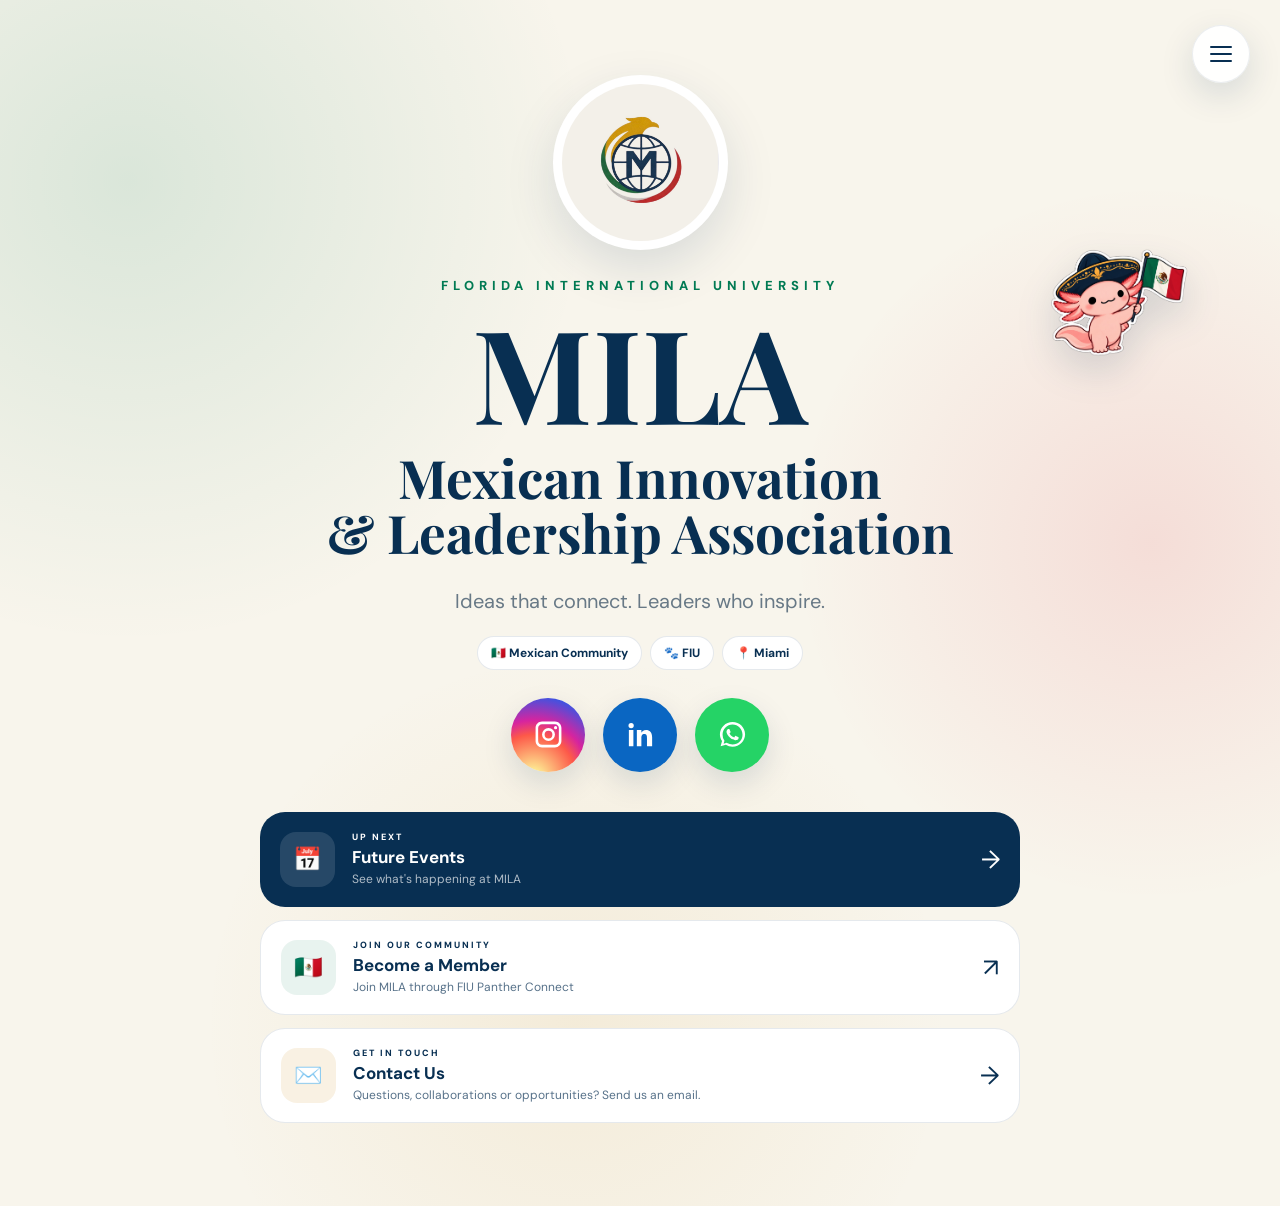
==== index.html @ a73e3c2c "Initial MILA FIU website" ====
<!DOCTYPE html>
<html lang="en">

<head>
    <meta charset="UTF-8">

    <meta
        name="viewport"
        content="width=device-width, initial-scale=1.0"
    >

    <title>MILA | FIU</title>

    <meta
        name="description"
        content="Mexican Innovation & Leadership Association at Florida International University."
    >

    <link rel="stylesheet" href="styles.css">
</head>


<body>

    <!-- ========================================
         FLOATING MENU
    ========================================= -->

    <div class="menu-wrapper">

        <button
            class="menu-toggle"
            id="menuToggle"
            aria-label="Open menu"
            aria-expanded="false"
        >
            <span></span>
            <span></span>
            <span></span>
        </button>


        <nav
            class="floating-menu"
            id="floatingMenu"
        >

            <div class="menu-header">

                <strong>MILA</strong>

                <span>
                    FIU 🇲🇽
                </span>

            </div>


            <!-- HOME -->

            <a href="index.html">

                <div>

                    <small>
                        01
                    </small>

                    <strong>
                        Home
                    </strong>

                </div>

                <span>
                    →
                </span>

            </a>


            <!-- EVENTS -->

            <a href="events.html">

                <div>

                    <small>
                        02
                    </small>

                    <strong>
                        Future Events
                    </strong>

                </div>

                <span>
                    →
                </span>

            </a>


            <!-- BECOME MEMBER -->

            <a
                href="https://fiu.campuslabs.com/engage/organization/mila26"
                target="_blank"
                rel="noopener noreferrer"
            >

                <div>

                    <small>
                        03
                    </small>

                    <strong>
                        Become a Member
                    </strong>

                </div>

                <span>
                    ↗
                </span>

            </a>


            <!-- CONTACT -->

            <a href="mailto:milafiu2026@outlook.com">

                <div>

                    <small>
                        04
                    </small>

                    <strong>
                        Contact Us
                    </strong>

                </div>

                <span>
                    →
                </span>

            </a>


            <div class="menu-footer">

                Mexican Innovation & Leadership Association

            </div>

        </nav>

    </div>



    <!-- ========================================
         HOME
    ========================================= -->

    <main class="home">


        <!-- MILO -->

        <img
            src="assets/milo-flag.png"
            class="home-milo"
            alt="Milo, MILA mascot"
        >



        <!-- MILA LOGO -->

        <div class="logo-circle">

            <img
                src="assets/mila-logo.jpeg"
                alt="MILA Logo"
            >

        </div>



        <!-- FIU -->

        <p class="university">

            FLORIDA INTERNATIONAL UNIVERSITY

        </p>



        <!-- MILA -->

        <h1>
            MILA
        </h1>



        <!-- FULL NAME -->

        <h2>

            Mexican Innovation<br>

            & Leadership Association

        </h2>



        <!-- TAGLINE -->

        <p class="tagline">

            Ideas that connect. Leaders who inspire.

        </p>



        <!-- ========================================
             TAGS
        ========================================= -->

        <div class="tags">

            <span>
                🇲🇽 Mexican Community
            </span>

            <span>
                🐾 FIU
            </span>

            <span>
                📍 Miami
            </span>

        </div>



        <!-- ========================================
             SOCIAL MEDIA
        ========================================= -->

        <div class="social-links">


            <!-- INSTAGRAM -->

            <a
                href="https://www.instagram.com/mila.fiu/?hl=es"
                target="_blank"
                rel="noopener noreferrer"
                class="social instagram"
                aria-label="MILA Instagram"
            >

                <svg
                    viewBox="0 0 24 24"
                    aria-hidden="true"
                >

                    <path
                        d="M7 2C4.24 2 2 4.24 2 7v10c0 2.76 2.24 5 5 5h10c2.76 0 5-2.24 5-5V7c0-2.76-2.24-5-5-5H7zm10 2c1.66 0 3 1.34 3 3v10c0 1.66-1.34 3-3 3H7c-1.66 0-3-1.34-3-3V7c0-1.66 1.34-3 3-3h10zm-5 3a5 5 0 100 10 5 5 0 000-10zm0 2a3 3 0 110 6 3 3 0 010-6zm5.5-3.5a1.25 1.25 0 100 2.5 1.25 1.25 0 000-2.5z"
                    />

                </svg>

            </a>



            <!-- LINKEDIN -->

            <a
                href="https://www.linkedin.com/company/mexican-innovation-and-leadership-association/"
                target="_blank"
                rel="noopener noreferrer"
                class="social linkedin"
                aria-label="MILA LinkedIn"
            >

                <svg
                    viewBox="0 0 24 24"
                    aria-hidden="true"
                >

                    <path
                        d="M6.5 8.5H3V21h3.5V8.5zM4.75 3A2.05 2.05 0 104.75 7.1 2.05 2.05 0 004.75 3zM21 14.1c0-3.76-2-5.5-4.67-5.5-2.15 0-3.11 1.18-3.65 2.01V8.5H9.18V21h3.5v-6.2c0-1.63.31-3.21 2.33-3.21 1.99 0 2.01 1.86 2.01 3.32V21H21v-6.9z"
                    />

                </svg>

            </a>



            <!-- WHATSAPP -->

            <a
                href="https://chat.whatsapp.com/JqgFprV9ROz5YphJJXWAv2?mode=gi_t"
                target="_blank"
                rel="noopener noreferrer"
                class="social whatsapp"
                aria-label="Join MILA WhatsApp Group"
            >

                <svg
                    viewBox="0 0 32 32"
                    aria-hidden="true"
                >

                    <path
                        d="M16.04 3C8.85 3 3 8.74 3 15.8c0 2.5.75 4.94 2.17 7.02L3.74 28l5.34-1.39a13.18 13.18 0 0 0 6.95 1.91h.01C23.23 28.52 29 22.78 29 15.72 29 8.66 23.23 3 16.04 3zm0 23.35h-.01a11 11 0 0 1-5.61-1.51l-.4-.23-3.17.82.85-3.04-.26-.42a10.55 10.55 0 0 1-1.68-5.7c0-5.91 4.62-10.72 10.3-10.72 5.67 0 10.29 4.81 10.29 10.72 0 5.91-4.62 10.08-10.31 10.08zm5.66-7.89c-.31-.15-1.83-.89-2.11-.99-.28-.1-.49-.15-.69.15-.2.3-.79.99-.97 1.19-.18.2-.36.23-.67.08-.31-.15-1.3-.47-2.48-1.5-.92-.8-1.54-1.8-1.72-2.1-.18-.3-.02-.46.13-.61.14-.13.31-.35.46-.53.15-.18.2-.3.31-.51.1-.2.05-.38-.03-.53-.08-.15-.69-1.64-.95-2.24-.25-.59-.51-.51-.69-.52h-.59c-.2 0-.54.08-.82.38-.28.3-1.08 1.04-1.08 2.54s1.11 2.95 1.26 3.15c.15.2 2.18 3.28 5.28 4.6.74.31 1.31.5 1.76.64.74.23 1.41.2 1.94.12.59-.09 1.83-.74 2.09-1.45.26-.71.26-1.32.18-1.45-.08-.13-.28-.2-.59-.35z"
                    />

                </svg>

            </a>

        </div>



        <!-- ========================================
             FUTURE EVENTS
        ========================================= -->

        <a
            href="events.html"
            class="home-button future-button"
        >

            <div class="button-icon">

                📅

            </div>


            <div class="button-text">

                <small>

                    UP NEXT

                </small>


                <strong>

                    Future Events

                </strong>


                <span>

                    See what's happening at MILA

                </span>

            </div>


            <div class="button-arrow">

                →

            </div>

        </a>



        <!-- ========================================
             BECOME A MEMBER
        ========================================= -->

        <a
            href="https://fiu.campuslabs.com/engage/organization/mila26"
            target="_blank"
            rel="noopener noreferrer"
            class="home-button member-button"
        >

            <div class="button-icon">

                🇲🇽

            </div>


            <div class="button-text">

                <small>

                    JOIN OUR COMMUNITY

                </small>


                <strong>

                    Become a Member

                </strong>


                <span>

                    Join MILA through FIU Panther Connect

                </span>

            </div>


            <div class="button-arrow">

                ↗

            </div>

        </a>



        <!-- ========================================
             CONTACT US
        ========================================= -->

        <a
            href="mailto:milafiu2026@outlook.com"
            class="home-button contact-button"
        >

            <div class="button-icon">

                ✉️

            </div>


            <div class="button-text">

                <small>

                    GET IN TOUCH

                </small>


                <strong>

                    Contact Us

                </strong>


                <span>

                    Questions, collaborations or opportunities? Send us an email.

                </span>

            </div>


            <div class="button-arrow">

                →

            </div>

        </a>


    </main>



    <!-- ========================================
         JAVASCRIPT
    ========================================= -->

    <script>

        const menuToggle =
            document.getElementById("menuToggle");

        const floatingMenu =
            document.getElementById("floatingMenu");


        menuToggle.addEventListener(
            "click",
            function () {

                menuToggle.classList.toggle("open");

                floatingMenu.classList.toggle("open");


                const isOpen =
                    floatingMenu.classList.contains("open");


                menuToggle.setAttribute(
                    "aria-expanded",
                    isOpen
                );

            }
        );



        document.addEventListener(
            "click",
            function (event) {

                if (
                    !floatingMenu.contains(event.target) &&
                    !menuToggle.contains(event.target)
                ) {

                    floatingMenu.classList.remove("open");

                    menuToggle.classList.remove("open");

                    menuToggle.setAttribute(
                        "aria-expanded",
                        "false"
                    );

                }

            }
        );



        document.addEventListener(
            "keydown",
            function (event) {

                if (event.key === "Escape") {

                    floatingMenu.classList.remove("open");

                    menuToggle.classList.remove("open");

                    menuToggle.setAttribute(
                        "aria-expanded",
                        "false"
                    );

                }

            }
        );

    </script>


</body>

</html>
---- styles.css ----
@import url('https://fonts.googleapis.com/css2?family=DM+Sans:wght@400;500;600;700;800&family=Playfair+Display:wght@600;700;800&display=swap');


/* =========================================
   MILA COLORS
========================================= */

:root {

    --navy: #082f52;

    --green: #007a53;

    --whatsapp: #25D366;

    --red: #d80d24;

    --gold: #c88b18;

    --cream: #f8f5ec;

    --gray: #687986;

    --white: #ffffff;

}


/* =========================================
   RESET
========================================= */

* {

    margin: 0;

    padding: 0;

    box-sizing: border-box;

}


html {

    scroll-behavior: smooth;

}


body {

    min-height: 100vh;

    overflow-x: hidden;

    font-family:
        "DM Sans",
        sans-serif;

    color:
        var(--navy);

    background:

        radial-gradient(
            circle at 10% 15%,
            rgba(0,122,83,.12),
            transparent 30%
        ),

        radial-gradient(
            circle at 90% 45%,
            rgba(216,13,36,.10),
            transparent 27%
        ),

        radial-gradient(
            circle at 45% 85%,
            rgba(200,139,24,.09),
            transparent 30%
        ),

        var(--cream);

}


a {

    text-decoration: none;

    color: inherit;

}


img {

    display: block;

    max-width: 100%;

}


/* =========================================
   FLOATING MENU
========================================= */

.menu-wrapper {

    position: fixed;

    top: 25px;

    right: 30px;

    z-index: 9999;

}


.menu-toggle {

    width: 58px;

    height: 58px;

    border: none;

    border-radius: 50%;

    background:
        rgba(255,255,255,.92);

    backdrop-filter:
        blur(18px);

    -webkit-backdrop-filter:
        blur(18px);

    display: flex;

    flex-direction: column;

    align-items: center;

    justify-content: center;

    gap: 5px;

    cursor: pointer;

    border:
        1px solid
        rgba(8,47,82,.08);

    box-shadow:
        0 12px 35px
        rgba(8,47,82,.14);

    transition:
        transform .25s ease,
        background .25s ease;

}


.menu-toggle:hover {

    transform:
        scale(1.07);

    background:
        white;

}


.menu-toggle span {

    width: 22px;

    height: 2px;

    border-radius: 10px;

    background:
        var(--navy);

    transition:
        transform .3s ease,
        opacity .3s ease;

}


.menu-toggle.open span:nth-child(1) {

    transform:
        translateY(7px)
        rotate(45deg);

}


.menu-toggle.open span:nth-child(2) {

    opacity: 0;

}


.menu-toggle.open span:nth-child(3) {

    transform:
        translateY(-7px)
        rotate(-45deg);

}


/* =========================================
   DROPDOWN MENU
========================================= */

.floating-menu {

    position: absolute;

    top: 72px;

    right: 0;

    width: 320px;

    padding: 15px;

    border-radius: 28px;

    background:
        rgba(255,255,255,.96);

    backdrop-filter:
        blur(22px);

    -webkit-backdrop-filter:
        blur(22px);

    border:
        1px solid
        rgba(8,47,82,.08);

    box-shadow:
        0 25px 70px
        rgba(8,47,82,.18);

    opacity: 0;

    visibility: hidden;

    transform:
        translateY(-12px)
        scale(.96);

    transform-origin:
        top right;

    transition:
        opacity .25s ease,
        transform .25s ease,
        visibility .25s;

}


.floating-menu.open {

    opacity: 1;

    visibility: visible;

    transform:
        translateY(0)
        scale(1);

}


.menu-header {

    padding:
        12px
        12px
        18px;

    display: flex;

    justify-content:
        space-between;

    align-items:
        center;

}


.menu-header strong {

    font-family:
        "Playfair Display",
        serif;

    font-size: 26px;

}


.menu-header span {

    color:
        var(--green);

    font-size: 10px;

    font-weight: 800;

    letter-spacing: 1px;

}


.floating-menu > a {

    min-height: 70px;

    padding:
        13px
        16px;

    margin-bottom: 7px;

    border-radius: 18px;

    display: flex;

    align-items: center;

    justify-content:
        space-between;

    transition:
        background .2s ease,
        color .2s ease,
        transform .2s ease;

}


.floating-menu > a div {

    display: flex;

    flex-direction: column;

    gap: 3px;

}


.floating-menu > a small {

    color:
        var(--green);

    font-size: 8px;

    font-weight: 800;

    letter-spacing: 2px;

}


.floating-menu > a strong {

    font-size: 15px;

}


.floating-menu > a:hover {

    background:
        var(--cream);

    transform:
        translateX(-4px);

}


.floating-menu > a:nth-of-type(2):hover {

    color: white;

    background:
        var(--navy);

}


.floating-menu > a:nth-of-type(2):hover small {

    color:
        #e7c87d;

}


.floating-menu > a:nth-of-type(3):hover {

    color: white;

    background:
        var(--green);

}


.floating-menu > a:nth-of-type(3):hover small {

    color: white;

}


.floating-menu > a:nth-of-type(4):hover {

    color: white;

    background:
        var(--gold);

}


.floating-menu > a:nth-of-type(4):hover small {

    color: white;

}


.menu-footer {

    margin-top: 8px;

    padding:
        15px
        12px
        8px;

    border-top:
        1px solid
        rgba(8,47,82,.08);

    color:
        #7a858e;

    font-size: 9px;

    line-height: 1.5;

}


/* =========================================
   HOME
========================================= */

.home {

    position: relative;

    width:
        min(
            760px,
            calc(100% - 30px)
        );

    min-height: 100vh;

    margin: auto;

    padding:
        75px
        0
        70px;

    text-align: center;

}


/* =========================================
   LOGO
========================================= */

.logo-circle {

    width: 175px;

    height: 175px;

    padding: 9px;

    margin:
        0
        auto
        27px;

    border-radius: 50%;

    background: white;

    box-shadow:
        0 18px 50px
        rgba(8,47,82,.13);

}


.logo-circle img {

    width: 100%;

    height: 100%;

    object-fit: cover;

    border-radius: 50%;

}


/* =========================================
   FIU
========================================= */

.university {

    margin-top: 18px;

    color:
        var(--green);

    font-size: 13px;

    font-weight: 800;

    letter-spacing: 5px;

}


/* =========================================
   MILA TITLE
========================================= */

.home h1 {

    margin-top: 24px;

    font-family:
        "Playfair Display",
        serif;

    font-size:
        clamp(
            85px,
            11vw,
            130px
        );

    line-height: .82;

}


.home h2 {

    margin-top: 25px;

    font-family:
        "Playfair Display",
        serif;

    font-size:
        clamp(
            35px,
            5vw,
            53px
        );

    line-height: 1.05;

}


.tagline {

    margin-top: 27px;

    color:
        var(--gray);

    font-size: 20px;

}


/* =========================================
   TAGS
========================================= */

.tags {

    margin:
        22px
        0
        28px;

    display: flex;

    justify-content: center;

    flex-wrap: wrap;

    gap: 8px;

}


.tags span {

    padding:
        8px
        13px;

    border-radius:
        999px;

    background:
        white;

    border:
        1px solid
        rgba(8,47,82,.10);

    font-size: 12px;

    font-weight: 700;

}


/* =========================================
   SOCIAL BUTTONS
========================================= */

.social-links {

    display: flex;

    justify-content: center;

    gap: 18px;

    margin-bottom: 40px;

}


.social {

    width: 74px;

    height: 74px;

    border-radius: 50%;

    display: flex;

    justify-content: center;

    align-items: center;

    box-shadow:
        0 12px 30px
        rgba(8,47,82,.13);

    transition:
        transform .25s ease,
        box-shadow .25s ease;

}


.social:hover {

    transform:
        translateY(-7px)
        scale(1.07);

    box-shadow:
        0 18px 38px
        rgba(8,47,82,.18);

}


.social svg {

    width: 31px;

    height: 31px;

    fill: white;

}


/* INSTAGRAM */

.instagram {

    background:

        radial-gradient(
            circle at 30% 107%,
            #fdf497 0%,
            #fdf497 5%,
            #fd5949 45%,
            #d6249f 60%,
            #285AEB 90%
        );

}


/* LINKEDIN */

.linkedin {

    background:
        #0A66C2;

}


/* WHATSAPP */

.whatsapp {

    background:
        var(--whatsapp);

}


/* =========================================
   HOME BOXES
========================================= */

.home-button {

    width: 100%;

    min-height: 95px;

    padding:
        14px
        20px;

    margin-bottom: 13px;

    border-radius: 25px;

    display: flex;

    align-items: center;

    gap: 17px;

    text-align: left;

    transition:
        transform .25s ease,
        box-shadow .25s ease,
        background .25s ease,
        color .25s ease;

}


.home-button:hover {

    transform:
        translateY(-5px);

    box-shadow:
        0 18px 40px
        rgba(8,47,82,.15);

}


/* FUTURE EVENTS */

.future-button {

    color: white;

    background:
        var(--navy);

}


/* MEMBER */

.member-button {

    background: white;

    border:
        1px solid
        rgba(8,47,82,.10);

}


.member-button:hover {

    color: white;

    background:
        var(--green);

}


/* CONTACT */

.contact-button {

    background: white;

    border:
        1px solid
        rgba(8,47,82,.10);

}


.contact-button:hover {

    color: white;

    background:
        var(--gold);

}


/* =========================================
   BOX ICONS
========================================= */

.button-icon {

    width: 55px;

    height: 55px;

    flex-shrink: 0;

    border-radius: 16px;

    display: flex;

    align-items: center;

    justify-content: center;

    font-size: 23px;

    background:
        rgba(255,255,255,.12);

}


.member-button .button-icon {

    background:
        rgba(0,122,83,.09);

}


.contact-button .button-icon {

    background:
        rgba(200,139,24,.12);

}


.member-button:hover .button-icon,
.contact-button:hover .button-icon {

    background:
        rgba(255,255,255,.15);

}


/* =========================================
   BOX TEXT
========================================= */

.button-text {

    display: flex;

    flex-direction: column;

    flex: 1;

}


.button-text small {

    margin-bottom: 3px;

    font-size: 9px;

    letter-spacing: 2px;

    font-weight: 800;

}


.button-text strong {

    font-size: 17px;

}


.button-text span {

    margin-top: 3px;

    font-size: 12px;

    opacity: .68;

}


.button-arrow {

    font-size: 25px;

}


/* =========================================
   HOME MILO
========================================= */

.home-milo {

    position: absolute;

    width: 145px;

    right: -170px;

    top: 240px;

    z-index: 20;

    pointer-events: none;

    filter:
        drop-shadow(
            0 15px 18px
            rgba(8,47,82,.15)
        );

    animation:
        floatMilo
        4s
        ease-in-out
        infinite;

}


@keyframes floatMilo {

    0%,
    100% {

        transform:
            translateY(0)
            rotate(-3deg);

    }

    50% {

        transform:
            translateY(-13px)
            rotate(3deg);

    }

}


/* =========================================
   EVENTS PAGE
========================================= */

.events-page {

    position: relative;

    width:
        min(
            1100px,
            calc(100% - 30px)
        );

    margin: auto;

    padding:
        100px
        0
        80px;

}


.events-header {

    text-align: center;

    margin-bottom: 55px;

}


.events-header p {

    color:
        var(--green);

    font-size: 12px;

    font-weight: 800;

    letter-spacing: 4px;

}


.events-header h1 {

    margin:
        12px
        0;

    font-family:
        "Playfair Display",
        serif;

    font-size:
        clamp(
            58px,
            9vw,
            100px
        );

    line-height: .95;

}


.events-header span {

    color:
        var(--gray);

}


/* =========================================
   EVENT CARD
========================================= */

.event-card {

    position: relative;

    z-index: 5;

    padding: 24px;

    border-radius: 40px;

    background: white;

    display: grid;

    grid-template-columns:
        1.05fr
        .95fr;

    gap: 50px;

    align-items: center;

    border:
        1px solid
        rgba(8,47,82,.10);

    box-shadow:
        0 25px 70px
        rgba(8,47,82,.12);

}


.event-image {

    overflow: hidden;

    border-radius: 29px;

}


.event-image img {

    width: 100%;

}


.event-content {

    padding:
        25px
        30px
        25px
        0;

}


.event-date {

    display: inline-block;

    padding:
        10px
        17px;

    margin-bottom: 25px;

    border-radius: 999px;

    color:
        #8d5c08;

    background:
        #f3e6c6;

    font-size: 12px;

    font-weight: 800;

    letter-spacing: 1px;

}


.event-content h2 {

    font-family:
        "Playfair Display",
        serif;

    font-size:
        clamp(
            48px,
            6vw,
            75px
        );

    line-height: .93;

}


.event-description {

    margin:
        25px
        0;

    color:
        var(--gray);

    line-height: 1.7;

}


/* =========================================
   SPEAKERS
========================================= */

.speakers {

    padding:
        20px
        0;

    border-top:
        1px solid
        rgba(8,47,82,.09);

    border-bottom:
        1px solid
        rgba(8,47,82,.09);

    display: flex;

    flex-wrap: wrap;

    gap:
        8px
        15px;

}


.speakers p {

    width: 100%;

    color:
        var(--green);

    font-size: 9px;

    letter-spacing: 2px;

    font-weight: 800;

}


/* =========================================
   EVENT DETAILS
========================================= */

.event-details {

    display: grid;

    gap: 14px;

    margin:
        25px
        0;

}


.event-details > div {

    display: flex;

    align-items: center;

    gap: 12px;

}


.event-details > div > span {

    font-size: 22px;

}


.event-details small {

    display: block;

    color:
        var(--gray);

    font-size: 8px;

    font-weight: 800;

    letter-spacing: 1.5px;

}


.event-details strong {

    font-size: 13px;

}


/* =========================================
   RSVP
========================================= */

.rsvp {

    width: 100%;

    min-height: 62px;

    padding:
        0
        22px;

    border-radius: 18px;

    background:
        var(--red);

    color: white;

    display: flex;

    align-items: center;

    justify-content:
        space-between;

    font-size: 13px;

    font-weight: 800;

    letter-spacing: 1px;

    transition:
        transform .25s ease,
        background .25s ease;

}


.rsvp:hover {

    transform:
        translateY(-4px);

    background:
        #b8091c;

}


/* =========================================
   EVENTS MILO
========================================= */

.events-milo {

    position: absolute;

    width: 175px;

    right: -80px;

    top: 230px;

    z-index: 30;

    pointer-events: none;

    filter:
        drop-shadow(
            0 15px 20px
            rgba(8,47,82,.17)
        );

    animation:
        floatMilo
        4s
        ease-in-out
        infinite;

}


/* =========================================
   BACK HOME
========================================= */

.back-home {

    display: block;

    width: fit-content;

    margin:
        35px
        auto
        0;

    padding:
        12px
        18px;

    background: white;

    border-radius: 999px;

    border:
        1px solid
        rgba(8,47,82,.10);

    font-size: 12px;

    font-weight: 700;

    transition:
        transform .2s ease;

}


.back-home:hover {

    transform:
        translateY(-3px);

}


/* =========================================
   TABLET
========================================= */

@media (max-width: 1000px) {

    .home-milo {

        right: -40px;

        top: 250px;

        width: 115px;

    }


    .events-milo {

        right: -10px;

        top: 260px;

        width: 130px;

    }

}


/* =========================================
   MOBILE
========================================= */

@media (max-width: 760px) {


    .menu-wrapper {

        top: 15px;

        right: 15px;

    }


    .menu-toggle {

        width: 52px;

        height: 52px;

    }


    .floating-menu {

        width:
            min(
                310px,
                calc(100vw - 30px)
            );

        top: 64px;

    }


    .home {

        padding:
            70px
            0
            50px;

    }


    .logo-circle {

        width: 140px;

        height: 140px;

    }


    .university {

        font-size: 9px;

        letter-spacing: 3px;

    }


    .home h1 {

        font-size: 80px;

    }


    .home h2 {

        font-size: 31px;

    }


    .tagline {

        font-size: 16px;

    }


    .social {

        width: 62px;

        height: 62px;

    }


    .social svg {

        width: 27px;

        height: 27px;

    }


    .home-milo {

        width: 85px;

        right: -5px;

        top: 210px;

    }


    .home-button {

        min-height: 87px;

    }


    .events-page {

        padding:
            90px
            0
            60px;

    }


    .events-header {

        margin-bottom: 35px;

    }


    .event-card {

        grid-template-columns: 1fr;

        gap: 10px;

        padding: 13px;

        border-radius: 28px;

    }


    .event-image {

        border-radius: 21px;

    }


    .event-content {

        padding:
            25px
            10px
            12px;

    }


    .events-milo {

        width: 100px;

        right: -5px;

        top: 260px;

        z-index: 20;

    }

}


/* =========================================
   SMALL PHONES
========================================= */

@media (max-width: 430px) {

    .home {

        width:
            calc(100% - 20px);

    }


    .home h1 {

        font-size: 72px;

    }


    .home h2 {

        font-size: 28px;

    }


    .tags {

        margin-top: 18px;

    }


    .social-links {

        gap: 13px;

    }


    .home-button {

        padding:
            12px
            14px;

    }


    .button-icon {

        width: 49px;

        height: 49px;

    }


    .button-text strong {

        font-size: 15px;

    }


    .button-text span {

        font-size: 10px;

    }


    .events-header h1 {

        font-size: 55px;

    }


    .event-content h2 {

        font-size: 46px;

    }

}
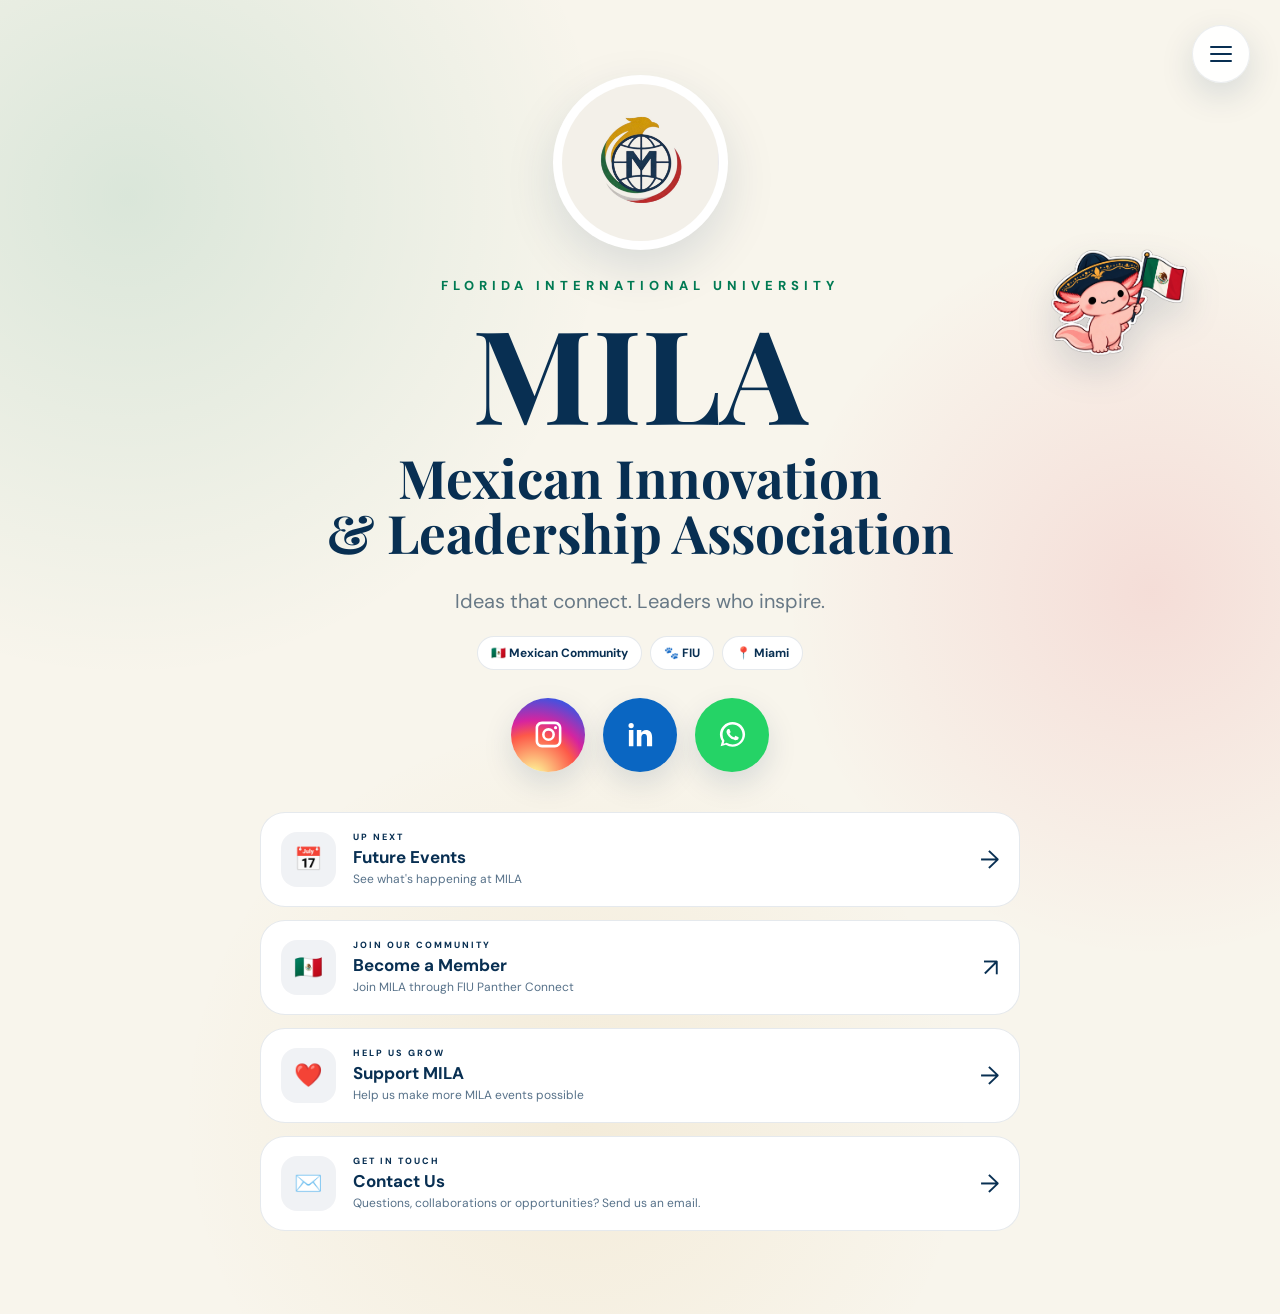
==== commit 40518033: "Update MILA website with TODAY stamp, donations page and navigation" ====
--- a/index.html
+++ b/index.html
@@ -1,31 +1,96 @@
+
 <!DOCTYPE html>
 <html lang="en">
-
 <head>
     <meta charset="UTF-8">
-
-    <meta
-        name="viewport"
-        content="width=device-width, initial-scale=1.0"
-    >
-
+    <meta name="viewport" content="width=device-width, initial-scale=1.0">
+    <meta name="description" content="Mexican Innovation & Leadership Association at Florida International University.">
     <title>MILA | FIU</title>
-
-    <meta
-        name="description"
-        content="Mexican Innovation & Leadership Association at Florida International University."
-    >
-
     <link rel="stylesheet" href="styles.css">
+
+    <style>
+        /* HOME BUTTONS: WHITE BY DEFAULT */
+        .home .home-button {
+            background: #ffffff;
+            color: #082f52;
+            border: 1px solid rgba(8,47,82,0.10);
+            transition:
+                background-color 0.25s ease,
+                color 0.25s ease,
+                transform 0.25s ease,
+                box-shadow 0.25s ease;
+        }
+
+        .home .home-button .button-icon {
+            background: rgba(8,47,82,0.06);
+            transition: background-color 0.25s ease;
+        }
+
+        /* FUTURE EVENTS - NAVY */
+        .home .future-button:hover,
+        .home .future-button:active,
+        .home .future-button:focus-visible {
+            background: #082f52;
+            color: white;
+        }
+
+        /* BECOME A MEMBER - GREEN */
+        .home .member-button:hover,
+        .home .member-button:active,
+        .home .member-button:focus-visible {
+            background: #178657;
+            color: white;
+        }
+
+        /* DONATIONS - RED */
+        .home .donation-button:hover,
+        .home .donation-button:active,
+        .home .donation-button:focus-visible {
+            background: #b53c45;
+            color: white;
+        }
+
+        /* CONTACT US - GOLD */
+        .home .contact-button:hover,
+        .home .contact-button:active,
+        .home .contact-button:focus-visible {
+            background: #b78634;
+            color: white;
+        }
+
+        /* ICON BACKGROUND ON HOVER */
+        .home .home-button:hover .button-icon,
+        .home .home-button:active .button-icon,
+        .home .home-button:focus-visible .button-icon {
+            background: rgba(255,255,255,0.15);
+        }
+
+        /* KEEP TEXT VISIBLE ON HOVER */
+        .home .home-button:hover .button-text small,
+        .home .home-button:hover .button-text strong,
+        .home .home-button:hover .button-text span,
+        .home .home-button:hover .button-arrow,
+        .home .home-button:active .button-text small,
+        .home .home-button:active .button-text strong,
+        .home .home-button:active .button-text span,
+        .home .home-button:active .button-arrow,
+        .home .home-button:focus-visible .button-text small,
+        .home .home-button:focus-visible .button-text strong,
+        .home .home-button:focus-visible .button-text span,
+        .home .home-button:focus-visible .button-arrow {
+            color: white;
+        }
+
+        .home .home-button:focus-visible {
+            outline: 3px solid #082f52;
+            outline-offset: 3px;
+        }
+    </style>
 </head>
 
-
 <body>
 
-    <!-- ========================================
-         FLOATING MENU
-    ========================================= -->
-
+    <!-- FLOATING MENU -->
     <div class="menu-wrapper">
 
         <button
@@ -39,232 +104,117 @@
             <span></span>
         </button>
 
-
-        <nav
-            class="floating-menu"
-            id="floatingMenu"
-        >
+        <nav class="floating-menu" id="floatingMenu">
 
             <div class="menu-header">
-
                 <strong>MILA</strong>
-
-                <span>
-                    FIU 🇲🇽
-                </span>
-
-            </div>
-
+                <span>FIU 🇲🇽</span>
+            </div>
 
             <!-- HOME -->
-
             <a href="index.html">
-
-                <div>
-
-                    <small>
-                        01
-                    </small>
-
-                    <strong>
-                        Home
-                    </strong>
-
-                </div>
-
-                <span>
-                    →
-                </span>
-
-            </a>
-
-
-            <!-- EVENTS -->
-
+                <div>
+                    <small>01</small>
+                    <strong>Home</strong>
+                </div>
+                <span>→</span>
+            </a>
+
+            <!-- FUTURE EVENTS -->
             <a href="events.html">
-
-                <div>
-
-                    <small>
-                        02
-                    </small>
-
-                    <strong>
-                        Future Events
-                    </strong>
-
-                </div>
-
-                <span>
-                    →
-                </span>
-
-            </a>
-
-
-            <!-- BECOME MEMBER -->
-
+                <div>
+                    <small>02</small>
+                    <strong>Future Events</strong>
+                </div>
+                <span>→</span>
+            </a>
+
+            <!-- BECOME A MEMBER -->
             <a
                 href="https://fiu.campuslabs.com/engage/organization/mila26"
                 target="_blank"
                 rel="noopener noreferrer"
             >
-
-                <div>
-
-                    <small>
-                        03
-                    </small>
-
-                    <strong>
-                        Become a Member
-                    </strong>
-
-                </div>
-
-                <span>
-                    ↗
-                </span>
-
-            </a>
-
-
-            <!-- CONTACT -->
-
+                <div>
+                    <small>03</small>
+                    <strong>Become a Member</strong>
+                </div>
+                <span>↗</span>
+            </a>
+
+            <!-- DONATIONS -->
+            <a href="donations.html">
+                <div>
+                    <small>04</small>
+                    <strong>Donations ♡</strong>
+                </div>
+                <span>→</span>
+            </a>
+
+            <!-- CONTACT US -->
             <a href="mailto:milafiu2026@outlook.com">
-
-                <div>
-
-                    <small>
-                        04
-                    </small>
-
-                    <strong>
-                        Contact Us
-                    </strong>
-
-                </div>
-
-                <span>
-                    →
-                </span>
-
-            </a>
-
+                <div>
+                    <small>05</small>
+                    <strong>Contact Us</strong>
+                </div>
+                <span>→</span>
+            </a>
 
             <div class="menu-footer">
-
-                Mexican Innovation & Leadership Association
-
+                Mexican Innovation &amp; Leadership Association
             </div>
 
         </nav>
-
     </div>
 
 
-
-    <!-- ========================================
-         HOME
-    ========================================= -->
-
+    <!-- HOME PAGE -->
     <main class="home">
 
-
         <!-- MILO -->
-
         <img
             src="assets/milo-flag.png"
             class="home-milo"
             alt="Milo, MILA mascot"
         >
 
-
-
         <!-- MILA LOGO -->
-
         <div class="logo-circle">
-
             <img
                 src="assets/mila-logo.jpeg"
                 alt="MILA Logo"
             >
-
         </div>
 
-
-
         <!-- FIU -->
-
         <p class="university">
-
             FLORIDA INTERNATIONAL UNIVERSITY
-
         </p>
 
-
-
-        <!-- MILA -->
-
-        <h1>
-            MILA
-        </h1>
-
-
-
-        <!-- FULL NAME -->
+        <!-- MILA TITLE -->
+        <h1>MILA</h1>
 
         <h2>
-
             Mexican Innovation<br>
-
-            & Leadership Association
-
+            &amp; Leadership Association
         </h2>
 
-
-
-        <!-- TAGLINE -->
-
         <p class="tagline">
-
             Ideas that connect. Leaders who inspire.
-
         </p>
 
-
-
-        <!-- ========================================
-             TAGS
-        ========================================= -->
-
+        <!-- TAGS -->
         <div class="tags">
-
-            <span>
-                🇲🇽 Mexican Community
-            </span>
-
-            <span>
-                🐾 FIU
-            </span>
-
-            <span>
-                📍 Miami
-            </span>
-
+            <span>🇲🇽 Mexican Community</span>
+            <span>🐾 FIU</span>
+            <span>📍 Miami</span>
         </div>
 
 
-
-        <!-- ========================================
-             SOCIAL MEDIA
-        ========================================= -->
-
+        <!-- SOCIAL MEDIA -->
         <div class="social-links">
 
-
             <!-- INSTAGRAM -->
-
             <a
                 href="https://www.instagram.com/mila.fiu/?hl=es"
                 target="_blank"
@@ -272,24 +222,12 @@
                 class="social instagram"
                 aria-label="MILA Instagram"
             >
-
-                <svg
-                    viewBox="0 0 24 24"
-                    aria-hidden="true"
-                >
-
-                    <path
-                        d="M7 2C4.24 2 2 4.24 2 7v10c0 2.76 2.24 5 5 5h10c2.76 0 5-2.24 5-5V7c0-2.76-2.24-5-5-5H7zm10 2c1.66 0 3 1.34 3 3v10c0 1.66-1.34 3-3 3H7c-1.66 0-3-1.34-3-3V7c0-1.66 1.34-3 3-3h10zm-5 3a5 5 0 100 10 5 5 0 000-10zm0 2a3 3 0 110 6 3 3 0 010-6zm5.5-3.5a1.25 1.25 0 100 2.5 1.25 1.25 0 000-2.5z"
-                    />
-
+                <svg viewBox="0 0 24 24" aria-hidden="true">
+                    <path d="M7 2C4.24 2 2 4.24 2 7v10c0 2.76 2.24 5 5 5h10c2.76 0 5-2.24 5-5V7c0-2.76-2.24-5-5-5H7zm10 2c1.66 0 3 1.34 3 3v10c0 1.66-1.34 3-3 3H7c-1.66 0-3-1.34-3-3V7c0-1.66 1.34-3 3-3h10zm-5 3a5 5 0 100 10 5 5 0 000-10zm0 2a3 3 0 110 6 3 3 0 010-6zm5.5-3.5a1.25 1.25 0 100 2.5 1.25 1.25 0 000-2.5z"/>
                 </svg>
-
-            </a>
-
-
+            </a>
 
             <!-- LINKEDIN -->
-
             <a
                 href="https://www.linkedin.com/company/mexican-innovation-and-leadership-association/"
                 target="_blank"
@@ -297,24 +235,12 @@
                 class="social linkedin"
                 aria-label="MILA LinkedIn"
             >
-
-                <svg
-                    viewBox="0 0 24 24"
-                    aria-hidden="true"
-                >
-
-                    <path
-                        d="M6.5 8.5H3V21h3.5V8.5zM4.75 3A2.05 2.05 0 104.75 7.1 2.05 2.05 0 004.75 3zM21 14.1c0-3.76-2-5.5-4.67-5.5-2.15 0-3.11 1.18-3.65 2.01V8.5H9.18V21h3.5v-6.2c0-1.63.31-3.21 2.33-3.21 1.99 0 2.01 1.86 2.01 3.32V21H21v-6.9z"
-                    />
-
+                <svg viewBox="0 0 24 24" aria-hidden="true">
+                    <path d="M6.5 8.5H3V21h3.5V8.5zM4.75 3A2.05 2.05 0 104.75 7.1 2.05 2.05 0 004.75 3zM21 14.1c0-3.76-2-5.5-4.67-5.5-2.15 0-3.11 1.18-3.65 2.01V8.5H9.18V21h3.5v-6.2c0-1.63.31-3.21 2.33-3.21 1.99 0 2.01 1.86 2.01 3.32V21H21v-6.9z"/>
                 </svg>
-
-            </a>
-
-
+            </a>
 
             <!-- WHATSAPP -->
-
             <a
                 href="https://chat.whatsapp.com/JqgFprV9ROz5YphJJXWAv2?mode=gi_t"
                 target="_blank"
@@ -322,266 +248,137 @@
                 class="social whatsapp"
                 aria-label="Join MILA WhatsApp Group"
             >
-
-                <svg
-                    viewBox="0 0 32 32"
-                    aria-hidden="true"
-                >
-
-                    <path
-                        d="M16.04 3C8.85 3 3 8.74 3 15.8c0 2.5.75 4.94 2.17 7.02L3.74 28l5.34-1.39a13.18 13.18 0 0 0 6.95 1.91h.01C23.23 28.52 29 22.78 29 15.72 29 8.66 23.23 3 16.04 3zm0 23.35h-.01a11 11 0 0 1-5.61-1.51l-.4-.23-3.17.82.85-3.04-.26-.42a10.55 10.55 0 0 1-1.68-5.7c0-5.91 4.62-10.72 10.3-10.72 5.67 0 10.29 4.81 10.29 10.72 0 5.91-4.62 10.08-10.31 10.08zm5.66-7.89c-.31-.15-1.83-.89-2.11-.99-.28-.1-.49-.15-.69.15-.2.3-.79.99-.97 1.19-.18.2-.36.23-.67.08-.31-.15-1.3-.47-2.48-1.5-.92-.8-1.54-1.8-1.72-2.1-.18-.3-.02-.46.13-.61.14-.13.31-.35.46-.53.15-.18.2-.3.31-.51.1-.2.05-.38-.03-.53-.08-.15-.69-1.64-.95-2.24-.25-.59-.51-.51-.69-.52h-.59c-.2 0-.54.08-.82.38-.28.3-1.08 1.04-1.08 2.54s1.11 2.95 1.26 3.15c.15.2 2.18 3.28 5.28 4.6.74.31 1.31.5 1.76.64.74.23 1.41.2 1.94.12.59-.09 1.83-.74 2.09-1.45.26-.71.26-1.32.18-1.45-.08-.13-.28-.2-.59-.35z"
-                    />
-
+                <svg viewBox="0 0 32 32" aria-hidden="true">
+                    <path d="M16.04 3C8.85 3 3 8.74 3 15.8c0 2.5.75 4.94 2.17 7.02L3.74 28l5.34-1.39a13.18 13.18 0 0 0 6.95 1.91h.01C23.23 28.52 29 22.78 29 15.72 29 8.66 23.23 3 16.04 3zm0 23.35h-.01a11 11 0 0 1-5.61-1.51l-.4-.23-3.17.82.85-3.04-.26-.42a10.55 10.55 0 0 1-1.68-5.7c0-5.91 4.62-10.72 10.3-10.72 5.67 0 10.29 4.81 10.29 10.72 0 5.91-4.62 10.08-10.31 10.08zm5.66-7.89c-.31-.15-1.83-.89-2.11-.99-.28-.1-.49-.15-.69.15-.2.3-.79.99-.97 1.19-.18.2-.36.23-.67.08-.31-.15-1.3-.47-2.48-1.5-.92-.8-1.54-1.8-1.72-2.1-.18-.3-.02-.46.13-.61.14-.13.31-.35.46-.53.15-.18.2-.3.31-.51.1-.2.05-.38-.03-.53-.08-.15-.69-1.64-.95-2.24-.25-.59-.51-.51-.69-.52h-.59c-.2 0-.54.08-.82.38-.28.3-1.08 1.04-1.08 2.54s1.11 2.95 1.26 3.15c.15.2 2.18 3.28 5.28 4.6.74.31 1.31.5 1.76.64.74.23 1.41.2 1.94.12.59-.09 1.83-.74 2.09-1.45.26-.71.26-1.32.18-1.45-.08-.13-.28-.2-.59-.35z"/>
                 </svg>
-
             </a>
 
         </div>
 
 
-
-        <!-- ========================================
-             FUTURE EVENTS
-        ========================================= -->
-
+        <!-- ===================================
+             1. FUTURE EVENTS
+        ==================================== -->
         <a
             href="events.html"
             class="home-button future-button"
         >
-
-            <div class="button-icon">
-
-                📅
-
-            </div>
-
+            <div class="button-icon">📅</div>
 
             <div class="button-text">
-
-                <small>
-
-                    UP NEXT
-
-                </small>
-
-
-                <strong>
-
-                    Future Events
-
-                </strong>
-
-
-                <span>
-
-                    See what's happening at MILA
-
-                </span>
-
-            </div>
-
-
-            <div class="button-arrow">
-
-                →
-
-            </div>
-
+                <small>UP NEXT</small>
+                <strong>Future Events</strong>
+                <span>See what's happening at MILA</span>
+            </div>
+
+            <div class="button-arrow">→</div>
         </a>
 
 
-
-        <!-- ========================================
-             BECOME A MEMBER
-        ========================================= -->
-
+        <!-- ===================================
+             2. BECOME A MEMBER
+        ==================================== -->
         <a
             href="https://fiu.campuslabs.com/engage/organization/mila26"
             target="_blank"
             rel="noopener noreferrer"
             class="home-button member-button"
         >
-
-            <div class="button-icon">
-
-                🇲🇽
-
-            </div>
-
+            <div class="button-icon">🇲🇽</div>
 
             <div class="button-text">
-
-                <small>
-
-                    JOIN OUR COMMUNITY
-
-                </small>
-
-
-                <strong>
-
-                    Become a Member
-
-                </strong>
-
-
-                <span>
-
-                    Join MILA through FIU Panther Connect
-
-                </span>
-
-            </div>
-
-
-            <div class="button-arrow">
-
-                ↗
-
-            </div>
-
+                <small>JOIN OUR COMMUNITY</small>
+                <strong>Become a Member</strong>
+                <span>Join MILA through FIU Panther Connect</span>
+            </div>
+
+            <div class="button-arrow">↗</div>
         </a>
 
 
-
-        <!-- ========================================
-             CONTACT US
-        ========================================= -->
-
+        <!-- ===================================
+             3. SUPPORT MILA / DONATIONS
+        ==================================== -->
+        <a
+            href="donations.html"
+            class="home-button donation-button"
+        >
+            <div class="button-icon">❤️</div>
+
+            <div class="button-text">
+                <small>HELP US GROW</small>
+                <strong>Support MILA</strong>
+                <span>Help us make more MILA events possible</span>
+            </div>
+
+            <div class="button-arrow">→</div>
+        </a>
+
+
+        <!-- ===================================
+             4. CONTACT US
+        ==================================== -->
         <a
             href="mailto:milafiu2026@outlook.com"
             class="home-button contact-button"
         >
-
-            <div class="button-icon">
-
-                ✉️
-
-            </div>
-
+            <div class="button-icon">✉️</div>
 
             <div class="button-text">
-
-                <small>
-
-                    GET IN TOUCH
-
-                </small>
-
-
-                <strong>
-
-                    Contact Us
-
-                </strong>
-
-
+                <small>GET IN TOUCH</small>
+                <strong>Contact Us</strong>
                 <span>
-
-                    Questions, collaborations or opportunities? Send us an email.
-
+                    Questions, collaborations or opportunities?
+                    Send us an email.
                 </span>
-
-            </div>
-
-
-            <div class="button-arrow">
-
-                →
-
-            </div>
-
+            </div>
+
+            <div class="button-arrow">→</div>
         </a>
 
-
     </main>
 
 
-
-    <!-- ========================================
-         JAVASCRIPT
-    ========================================= -->
-
+    <!-- MENU JAVASCRIPT -->
     <script>
-
         const menuToggle =
             document.getElementById("menuToggle");
 
         const floatingMenu =
             document.getElementById("floatingMenu");
 
-
-        menuToggle.addEventListener(
-            "click",
-            function () {
-
-                menuToggle.classList.toggle("open");
-
-                floatingMenu.classList.toggle("open");
-
-
-                const isOpen =
-                    floatingMenu.classList.contains("open");
-
-
-                menuToggle.setAttribute(
-                    "aria-expanded",
-                    isOpen
-                );
-
+        menuToggle.addEventListener("click", function () {
+            menuToggle.classList.toggle("open");
+            floatingMenu.classList.toggle("open");
+
+            const isOpen =
+                floatingMenu.classList.contains("open");
+
+            menuToggle.setAttribute(
+                "aria-expanded",
+                String(isOpen)
+            );
+        });
+
+        document.addEventListener("click", function (event) {
+            if (
+                !floatingMenu.contains(event.target) &&
+                !menuToggle.contains(event.target)
+            ) {
+                floatingMenu.classList.remove("open");
+                menuToggle.classList.remove("open");
+                menuToggle.setAttribute("aria-expanded", "false");
             }
-        );
-
-
-
-        document.addEventListener(
-            "click",
-            function (event) {
-
-                if (
-                    !floatingMenu.contains(event.target) &&
-                    !menuToggle.contains(event.target)
-                ) {
-
-                    floatingMenu.classList.remove("open");
-
-                    menuToggle.classList.remove("open");
-
-                    menuToggle.setAttribute(
-                        "aria-expanded",
-                        "false"
-                    );
-
-                }
-
+        });
+
+        document.addEventListener("keydown", function (event) {
+            if (event.key === "Escape") {
+                floatingMenu.classList.remove("open");
+                menuToggle.classList.remove("open");
+                menuToggle.setAttribute("aria-expanded", "false");
             }
-        );
-
-
-
-        document.addEventListener(
-            "keydown",
-            function (event) {
-
-                if (event.key === "Escape") {
-
-                    floatingMenu.classList.remove("open");
-
-                    menuToggle.classList.remove("open");
-
-                    menuToggle.setAttribute(
-                        "aria-expanded",
-                        "false"
-                    );
-
-                }
-
-            }
-        );
-
+        });
     </script>
 
-
 </body>
-
-</html>+</html>
